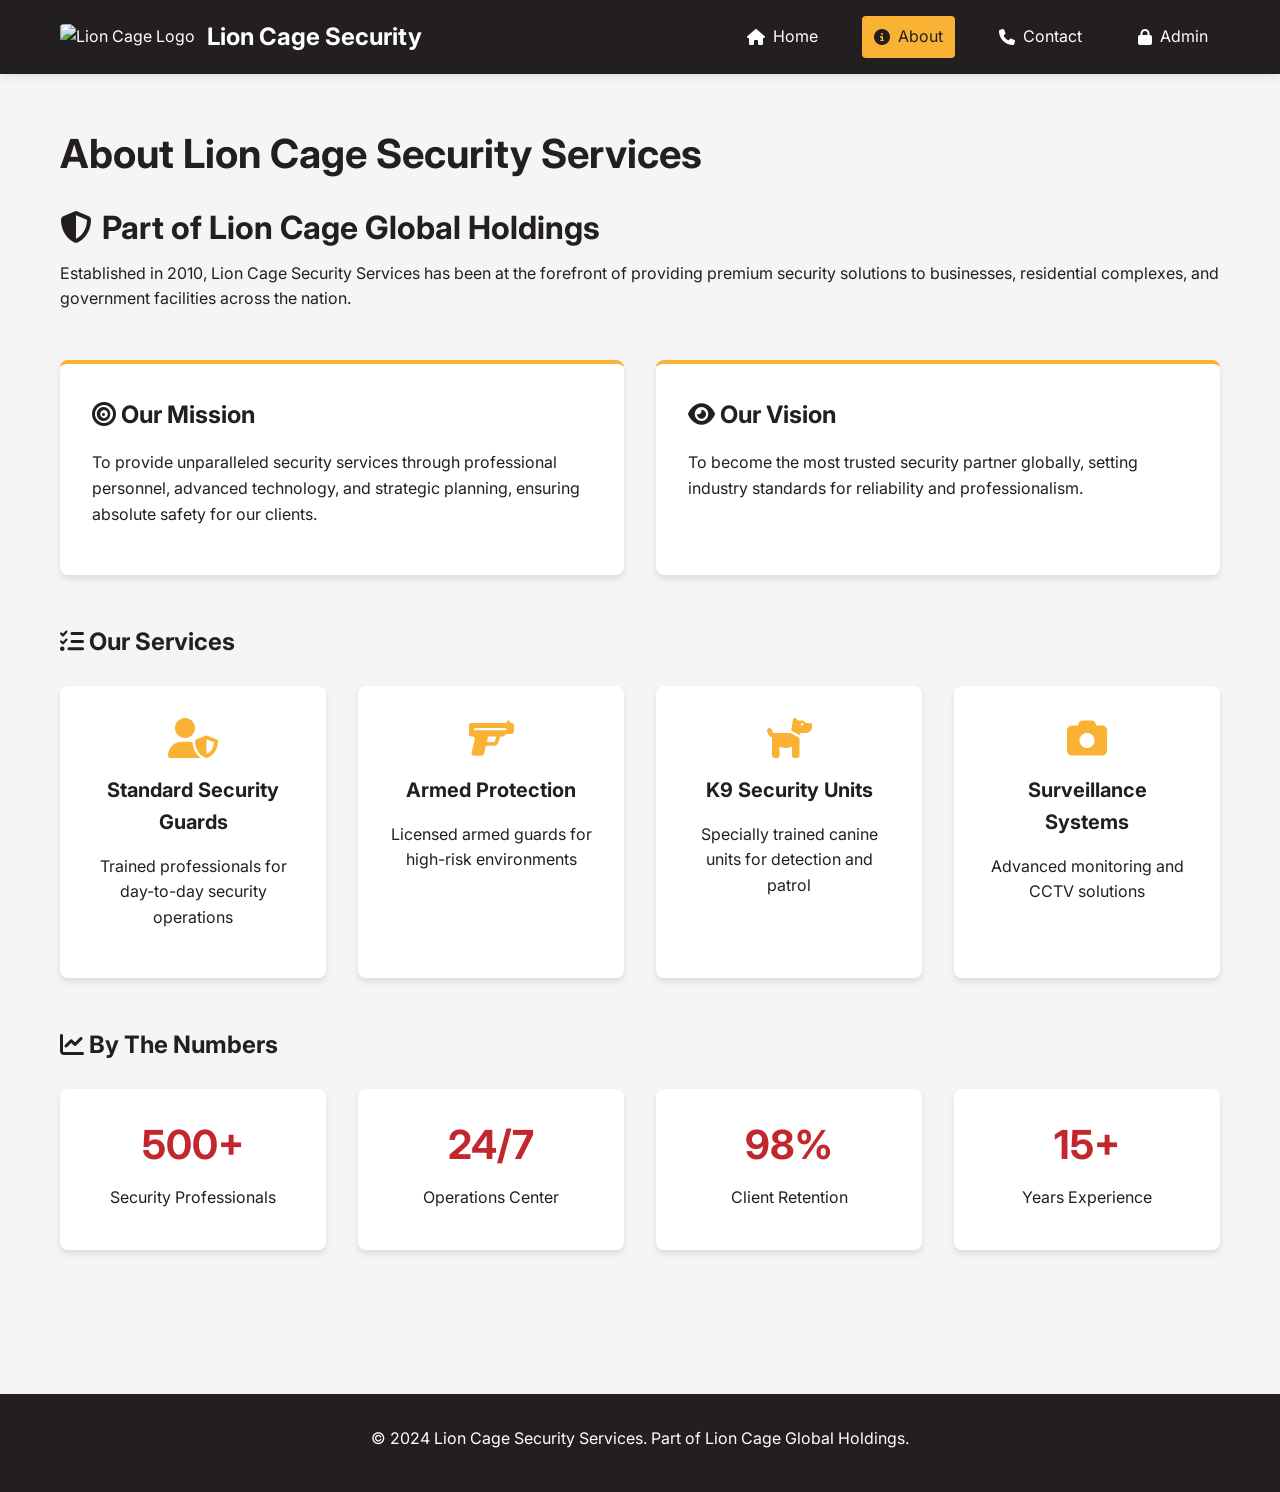
==== about.html @ 4e53144d "update 1" ====
<!DOCTYPE html>
<html lang="en">
<head>
    <meta charset="UTF-8">
    <meta name="viewport" content="width=device-width, initial-scale=1.0">
    <title>About Us - Lion Cage Security</title>
    <link rel="stylesheet" href="style.css">
    <link rel="stylesheet" href="https://cdnjs.cloudflare.com/ajax/libs/font-awesome/6.4.0/css/all.min.css">
    <link href="https://fonts.googleapis.com/css2?family=Inter:wght@300;400;500;600;700&display=swap" rel="stylesheet">
</head>
<body>
    <nav class="navbar">
        <div class="container">
            <div class="nav-brand">
                <img src="https://via.placeholder.com/40x40/F9B233/231F20?text=LC" alt="Lion Cage Logo">
                <h1>Lion Cage Security</h1>
            </div>
            <ul class="nav-menu">
                <li><a href="index.html"><i class="fas fa-home"></i> Home</a></li>
                <li><a href="about.html" class="active"><i class="fas fa-info-circle"></i> About</a></li>
                <li><a href="contact.html"><i class="fas fa-phone"></i> Contact</a></li>
                <li><a href="admin.html"><i class="fas fa-lock"></i> Admin</a></li>
            </ul>
            <button class="nav-toggle">
                <i class="fas fa-bars"></i>
            </button>
        </div>
    </nav>

    <main class="container">
        <section class="section">
            <h1>About Lion Cage Security Services</h1>
            
            <div class="about-content">
                <div class="about-hero">
                    <h2><i class="fas fa-shield-alt"></i> Part of Lion Cage Global Holdings</h2>
                    <p>Established in 2010, Lion Cage Security Services has been at the forefront of providing premium security solutions to businesses, residential complexes, and government facilities across the nation.</p>
                </div>
                
                <div class="mission-vision">
                    <div class="card">
                        <h3><i class="fas fa-bullseye"></i> Our Mission</h3>
                        <p>To provide unparalleled security services through professional personnel, advanced technology, and strategic planning, ensuring absolute safety for our clients.</p>
                    </div>
                    
                    <div class="card">
                        <h3><i class="fas fa-eye"></i> Our Vision</h3>
                        <p>To become the most trusted security partner globally, setting industry standards for reliability and professionalism.</p>
                    </div>
                </div>
                
                <div class="services-grid">
                    <h3><i class="fas fa-list-check"></i> Our Services</h3>
                    <div class="grid">
                        <div class="service-card">
                            <i class="fas fa-user-shield"></i>
                            <h4>Standard Security Guards</h4>
                            <p>Trained professionals for day-to-day security operations</p>
                        </div>
                        
                        <div class="service-card">
                            <i class="fas fa-gun"></i>
                            <h4>Armed Protection</h4>
                            <p>Licensed armed guards for high-risk environments</p>
                        </div>
                        
                        <div class="service-card">
                            <i class="fas fa-dog"></i>
                            <h4>K9 Security Units</h4>
                            <p>Specially trained canine units for detection and patrol</p>
                        </div>
                        
                        <div class="service-card">
                            <i class="fas fa-camera"></i>
                            <h4>Surveillance Systems</h4>
                            <p>Advanced monitoring and CCTV solutions</p>
                        </div>
                    </div>
                </div>
                
                <div class="stats">
                    <h3><i class="fas fa-chart-line"></i> By The Numbers</h3>
                    <div class="stats-grid">
                        <div class="stat">
                            <h4>500+</h4>
                            <p>Security Professionals</p>
                        </div>
                        <div class="stat">
                            <h4>24/7</h4>
                            <p>Operations Center</p>
                        </div>
                        <div class="stat">
                            <h4>98%</h4>
                            <p>Client Retention</p>
                        </div>
                        <div class="stat">
                            <h4>15+</h4>
                            <p>Years Experience</p>
                        </div>
                    </div>
                </div>
            </div>
        </section>
    </main>

    <footer class="footer">
        <div class="container">
            <p>&copy; 2024 Lion Cage Security Services. Part of Lion Cage Global Holdings.</p>
        </div>
    </footer>

    <script src="app.js"></script>
</body>
</html>
---- style.css ----
/* CSS Variables */
:root {
    --primary-yellow: #F9B233;
    --accent-red: #C1272D;
    --primary-dark: #231F20;
    --light-gray: #f5f5f5;
    --medium-gray: #e0e0e0;
    --dark-gray: #333333;
    --success-green: #28a745;
    --font-family: 'Inter', system-ui, -apple-system, sans-serif;
}

/* Reset and Base Styles */
* {
    margin: 0;
    padding: 0;
    box-sizing: border-box;
}

body {
    font-family: var(--font-family);
    line-height: 1.6;
    color: var(--primary-dark);
    background-color: var(--light-gray);
}

.container {
    max-width: 1200px;
    margin: 0 auto;
    padding: 0 20px;
}

/* Typography */
h1, h2, h3, h4 {
    margin-bottom: 1rem;
    color: var(--primary-dark);
}

h1 { font-size: 2.5rem; }
h2 { font-size: 2rem; }
h3 { font-size: 1.5rem; }
h4 { font-size: 1.25rem; }

p {
    margin-bottom: 1rem;
}

/* Buttons */
.btn {
    display: inline-flex;
    align-items: center;
    gap: 8px;
    padding: 12px 24px;
    border: none;
    border-radius: 4px;
    font-family: var(--font-family);
    font-size: 1rem;
    font-weight: 600;
    cursor: pointer;
    transition: all 0.3s ease;
    text-decoration: none;
}

.btn i {
    font-size: 1.1rem;
}

.btn-primary {
    background-color: var(--primary-yellow);
    color: var(--primary-dark);
}

.btn-primary:hover {
    background-color: #e6a02c;
    transform: translateY(-2px);
}

.btn-danger {
    background-color: var(--accent-red);
    color: white;
}

.btn-danger:hover {
    background-color: #a81f25;
    transform: translateY(-2px);
}

.btn-success {
    background-color: var(--success-green);
    color: white;
}

.btn-success:hover {
    background-color: #218838;
    transform: translateY(-2px);
}

/* Navigation */
.navbar {
    background-color: var(--primary-dark);
    color: white;
    padding: 1rem 0;
    position: sticky;
    top: 0;
    z-index: 1000;
    box-shadow: 0 2px 10px rgba(0,0,0,0.1);
}

.navbar .container {
    display: flex;
    justify-content: space-between;
    align-items: center;
}

.nav-brand {
    display: flex;
    align-items: center;
    gap: 12px;
}

.nav-brand img {
    border-radius: 4px;
}

.nav-brand h1 {
    color: white;
    margin: 0;
    font-size: 1.5rem;
}

.nav-menu {
    display: flex;
    list-style: none;
    gap: 2rem;
}

.nav-menu a {
    color: white;
    text-decoration: none;
    display: flex;
    align-items: center;
    gap: 8px;
    padding: 8px 12px;
    border-radius: 4px;
    transition: background-color 0.3s;
}

.nav-menu a:hover,
.nav-menu a.active {
    background-color: var(--primary-yellow);
    color: var(--primary-dark);
}

.nav-toggle {
    display: none;
    background: none;
    border: none;
    color: white;
    font-size: 1.5rem;
    cursor: pointer;
}

/* Hero Section */
.hero {
    background: linear-gradient(rgba(35, 31, 32, 0.9), rgba(35, 31, 32, 0.9)),
                url('https://via.placeholder.com/1200x400/231F20/F9B233?text=SECURITY');
    background-size: cover;
    background-position: center;
    color: white;
    text-align: center;
    padding: 4rem 0;
}

.hero h2 {
    font-size: 3rem;
    margin-bottom: 1rem;
    color: var(--primary-yellow);
}

.hero p {
    font-size: 1.25rem;
    margin-bottom: 2rem;
    opacity: 0.9;
}

/* Sections */
.section {
    padding: 3rem 0;
}

.section h2 {
    display: flex;
    align-items: center;
    gap: 10px;
    margin-bottom: 0.5rem;
}

/* Calculator */
.calculator-container {
    display: grid;
    grid-template-columns: 1fr 1fr;
    gap: 2rem;
    margin-top: 2rem;
}

@media (max-width: 768px) {
    .calculator-container {
        grid-template-columns: 1fr;
    }
}

.calculator-form,
.report-form {
    background: white;
    padding: 2rem;
    border-radius: 8px;
    box-shadow: 0 4px 6px rgba(0,0,0,0.1);
}

.quote-result {
    background: white;
    padding: 2rem;
    border-radius: 8px;
    box-shadow: 0 4px 6px rgba(0,0,0,0.1);
    border-top: 4px solid var(--primary-yellow);
}

.quote-details p {
    display: flex;
    justify-content: space-between;
    margin-bottom: 0.75rem;
}

.total-cost {
    font-size: 1.25rem;
    color: var(--accent-red);
    font-weight: bold;
    margin-top: 1rem;
    padding-top: 1rem;
    border-top: 2px solid var(--medium-gray);
}

/* Form Styles */
.form-group {
    margin-bottom: 1.5rem;
}

.form-group label {
    display: flex;
    align-items: center;
    gap: 8px;
    margin-bottom: 0.5rem;
    font-weight: 600;
    color: var(--primary-dark);
}

.form-group input,
.form-group select,
.form-group textarea {
    width: 100%;
    padding: 12px;
    border: 2px solid var(--medium-gray);
    border-radius: 4px;
    font-family: var(--font-family);
    font-size: 1rem;
    transition: border-color 0.3s;
}

.form-group input:focus,
.form-group select:focus,
.form-group textarea:focus {
    outline: none;
    border-color: var(--primary-yellow);
}

.radio-group {
    display: flex;
    flex-direction: column;
    gap: 10px;
}

.radio-label {
    display: flex;
    align-items: center;
    gap: 10px;
    padding: 10px;
    border: 2px solid var(--medium-gray);
    border-radius: 4px;
    cursor: pointer;
    transition: all 0.3s;
}

.radio-label:hover {
    border-color: var(--primary-yellow);
}

.radio-label input[type="radio"] {
    width: auto;
    margin: 0;
}

/* About Page Styles */
.about-content > * {
    margin-bottom: 3rem;
}

.mission-vision {
    display: grid;
    grid-template-columns: repeat(auto-fit, minmax(300px, 1fr));
    gap: 2rem;
}

.card {
    background: white;
    padding: 2rem;
    border-radius: 8px;
    box-shadow: 0 4px 6px rgba(0,0,0,0.1);
    border-top: 4px solid var(--primary-yellow);
}

.services-grid .grid {
    display: grid;
    grid-template-columns: repeat(auto-fit, minmax(250px, 1fr));
    gap: 2rem;
    margin-top: 1.5rem;
}

.service-card {
    background: white;
    padding: 2rem;
    border-radius: 8px;
    text-align: center;
    box-shadow: 0 4px 6px rgba(0,0,0,0.1);
    transition: transform 0.3s;
}

.service-card:hover {
    transform: translateY(-5px);
}

.service-card i {
    font-size: 2.5rem;
    color: var(--primary-yellow);
    margin-bottom: 1rem;
}

.stats-grid {
    display: grid;
    grid-template-columns: repeat(auto-fit, minmax(150px, 1fr));
    gap: 2rem;
    margin-top: 1.5rem;
}

.stat {
    background: white;
    padding: 1.5rem;
    border-radius: 8px;
    text-align: center;
    box-shadow: 0 4px 6px rgba(0,0,0,0.1);
}

.stat h4 {
    font-size: 2.5rem;
    color: var(--accent-red);
    margin-bottom: 0.5rem;
}

/* Contact Page Styles */
.contact-container {
    display: grid;
    grid-template-columns: 1fr 1fr;
    gap: 3rem;
    margin-top: 2rem;
}

@media (max-width: 768px) {
    .contact-container {
        grid-template-columns: 1fr;
    }
}

.contact-methods {
    margin-top: 2rem;
}

.contact-method {
    display: flex;
    gap: 1rem;
    align-items: flex-start;
    margin-bottom: 2rem;
    padding: 1rem;
    background: white;
    border-radius: 8px;
    box-shadow: 0 2px 4px rgba(0,0,0,0.1);
}

.contact-method i {
    font-size: 1.5rem;
    color: var(--primary-yellow);
    margin-top: 0.25rem;
}

/* Login Screen */
#loginScreen {
    min-height: 100vh;
    display: flex;
    align-items: center;
    justify-content: center;
    background: linear-gradient(135deg, var(--primary-dark) 0%, #2a2526 100%);
}

.login-container {
    background: white;
    padding: 3rem;
    border-radius: 12px;
    box-shadow: 0 10px 30px rgba(0,0,0,0.3);
    width: 100%;
    max-width: 400px;
}

.login-header {
    text-align: center;
    margin-bottom: 2rem;
}

.login-header i {
    font-size: 3rem;
    color: var(--primary-yellow);
    margin-bottom: 1rem;
}

.login-footer {
    text-align: center;
    margin-top: 2rem;
    padding-top: 1rem;
    border-top: 1px solid var(--medium-gray);
}

.error-message {
    color: var(--accent-red);
    padding: 10px;
    background-color: rgba(193, 39, 45, 0.1);
    border-radius: 4px;
    margin-top: 1rem;
    text-align: center;
}

/* Admin Dashboard */
.dashboard-cards {
    display: grid;
    grid-template-columns: repeat(auto-fit, minmax(250px, 1fr));
    gap: 1.5rem;
    margin-bottom: 3rem;
}

.dashboard-card {
    background: white;
    padding: 1.5rem;
    border-radius: 8px;
    box-shadow: 0 4px 6px rgba(0,0,0,0.1);
}

.dashboard-card h4 {
    font-size: 2.5rem;
    color: var(--accent-red);
    margin: 1rem 0;
}

.status-indicator {
    display: flex;
    align-items: center;
    gap: 10px;
    margin-top: 1rem;
}

.status-indicator.online {
    color: var(--success-green);
}

.action-buttons {
    display: grid;
    grid-template-columns: repeat(auto-fit, minmax(200px, 1fr));
    gap: 1rem;
    margin: 2rem 0;
}

.activity-log {
    background: white;
    padding: 1rem;
    border-radius: 8px;
    min-height: 200px;
    margin-top: 1rem;
    box-shadow: 0 4px 6px rgba(0,0,0,0.1);
}

.controls {
    display: flex;
    gap: 1rem;
    flex-wrap: wrap;
    margin-top: 1rem;
}

/* Footer */
.footer {
    background-color: var(--primary-dark);
    color: white;
    padding: 2rem 0;
    text-align: center;
    margin-top: 3rem;
}

.footer p {
    margin-bottom: 0.5rem;
}

/* Utility Classes */
.hidden {
    display: none !important;
}

.highlight {
    color: var(--primary-yellow);
}

/* Responsive Design */
@media (max-width: 768px) {
    .nav-menu {
        display: none;
        position: absolute;
        top: 100%;
        left: 0;
        right: 0;
        background-color: var(--primary-dark);
        flex-direction: column;
        padding: 1rem;
    }
    
    .nav-menu.active {
        display: flex;
    }
    
    .nav-toggle {
        display: block;
    }
    
    h1 { font-size: 2rem; }
    h2 { font-size: 1.75rem; }
    
    .hero h2 {
        font-size: 2rem;
    }
    
    .login-container {
        margin: 1rem;
        padding: 2rem;
    }
}
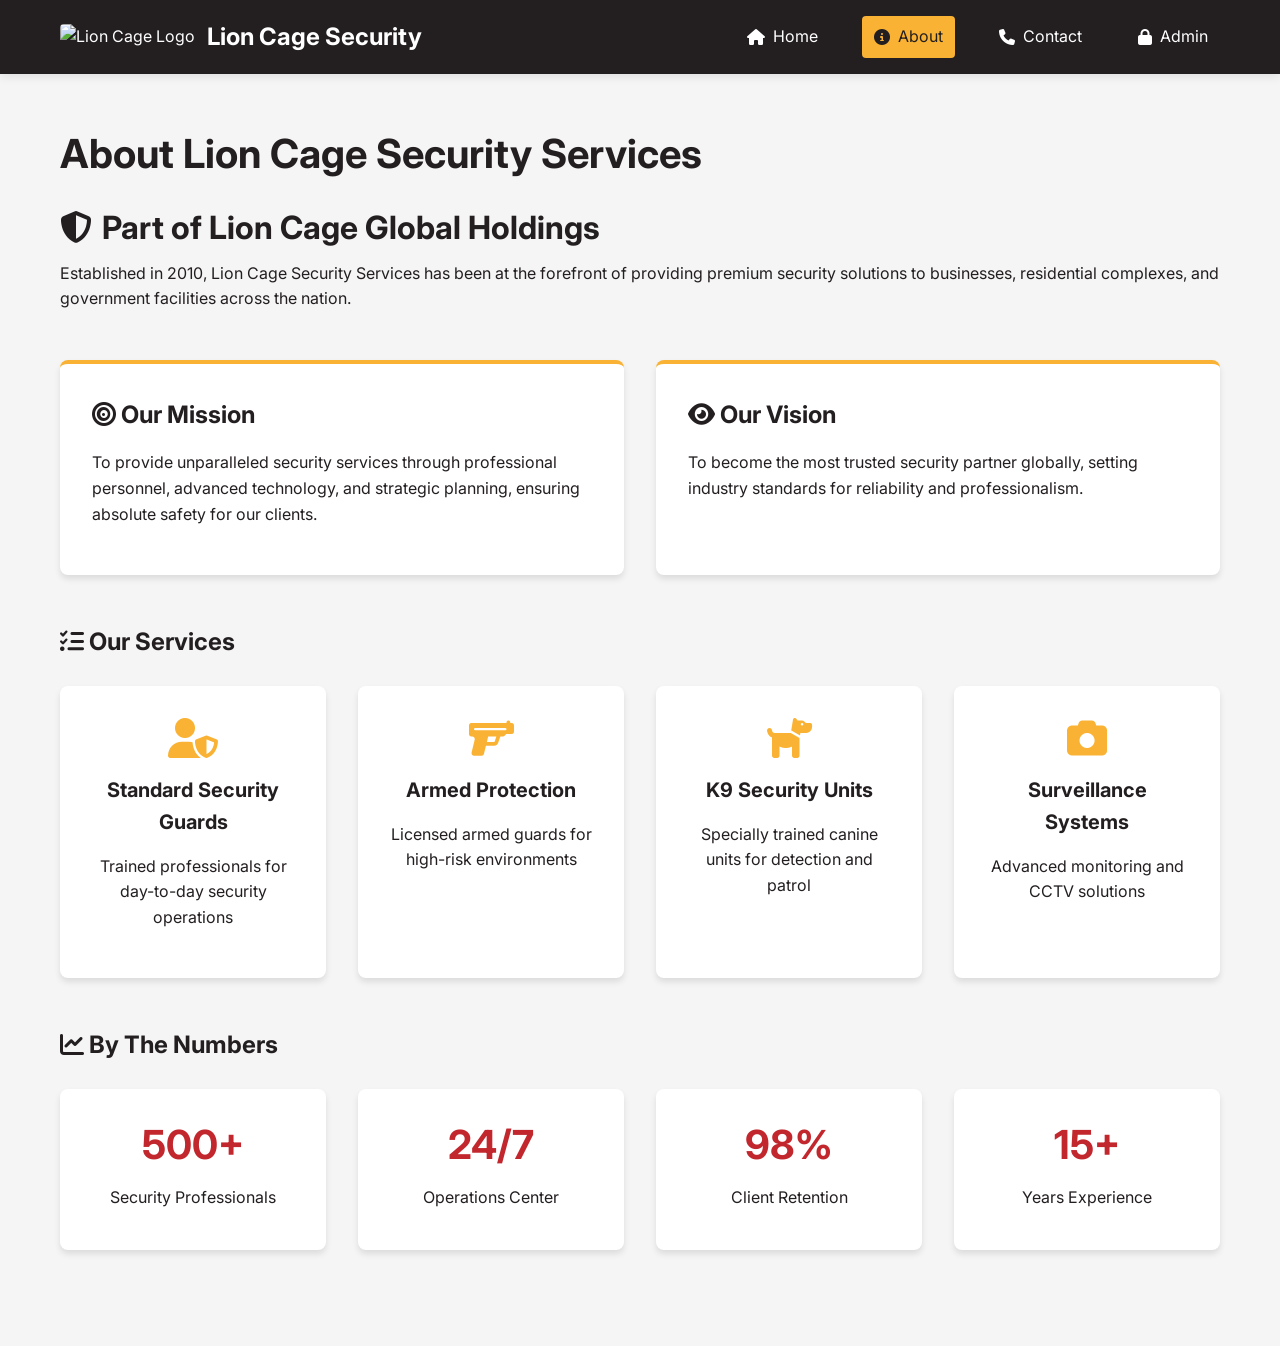
==== commit 009fc513: "done" ====
--- a/about.html
+++ b/about.html
@@ -103,11 +103,8 @@
         </section>
     </main>
 
-    <footer class="footer">
-        <div class="container">
-            <p>&copy; 2024 Lion Cage Security Services. Part of Lion Cage Global Holdings.</p>
-        </div>
-    </footer>
+     <!-- Footer will be injected by script.js -->
+    <div id="footer-container"></div>
 
     <script src="app.js"></script>
 </body>
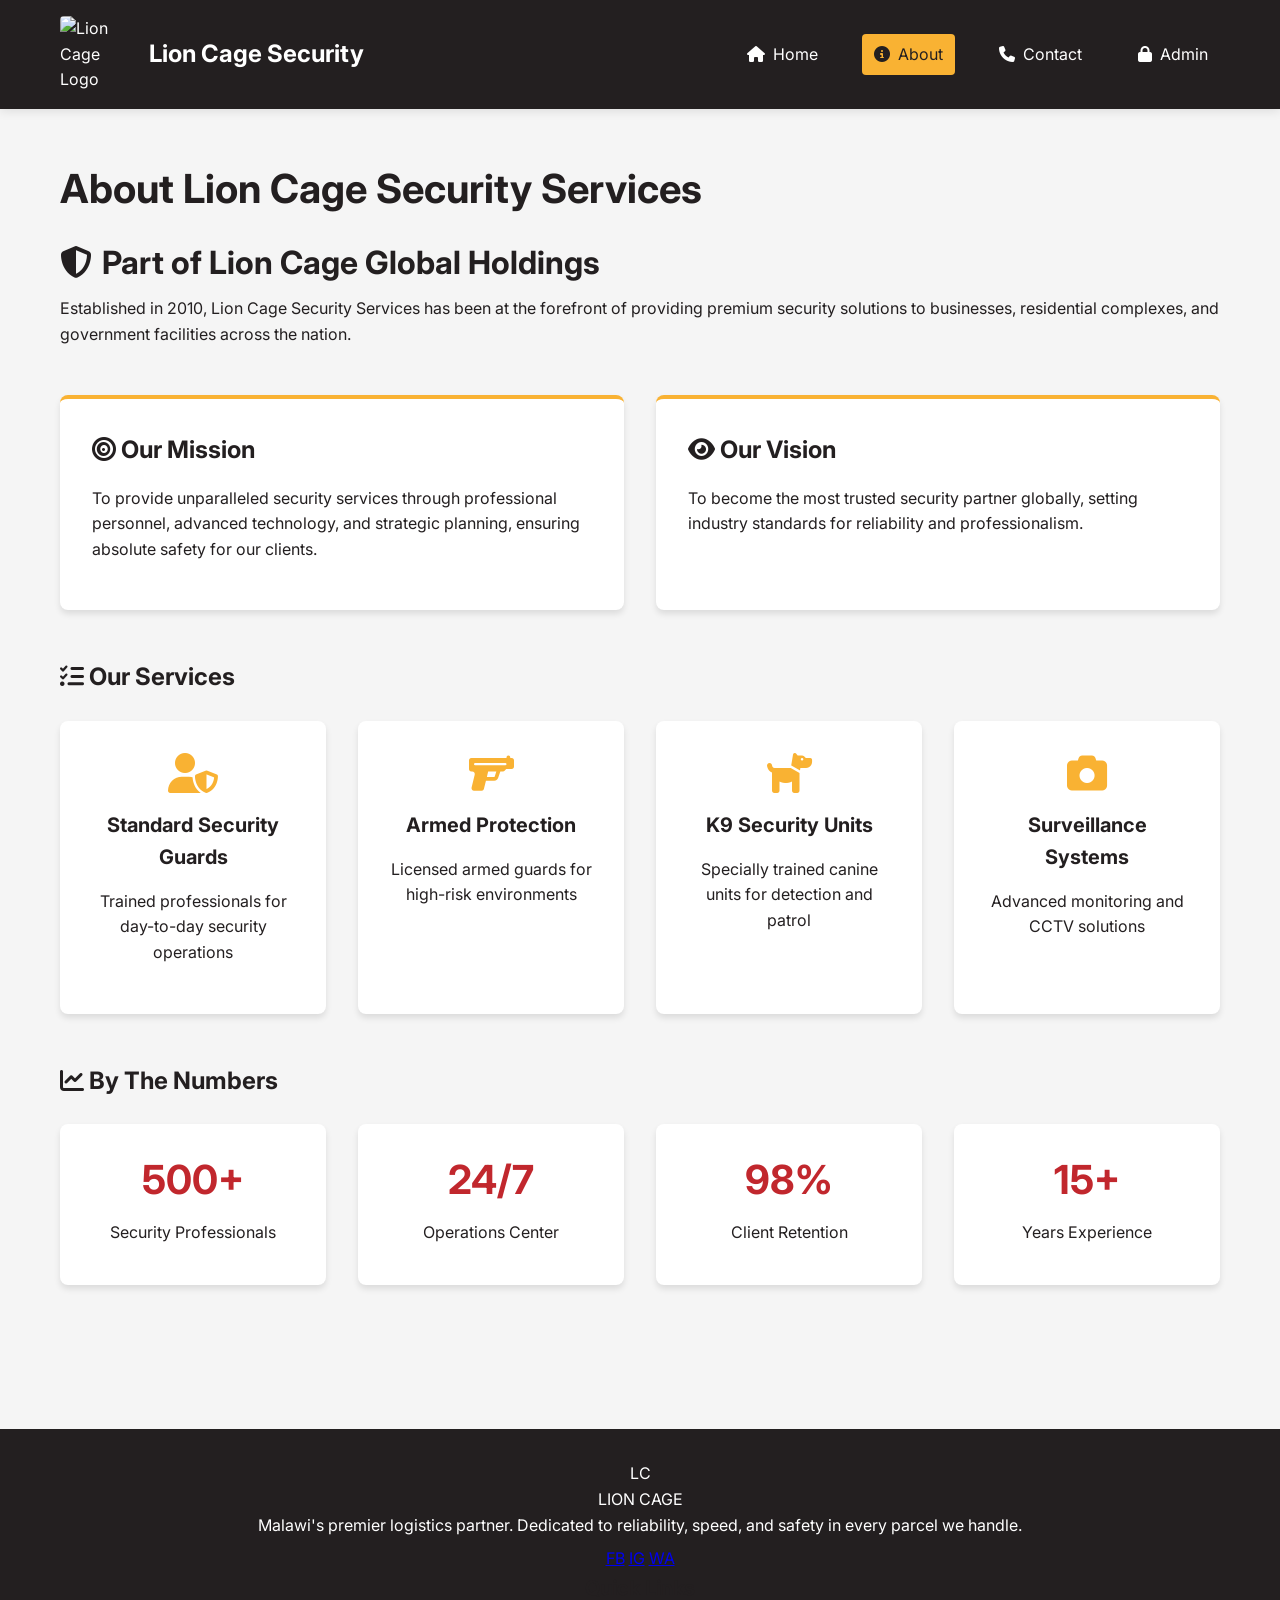
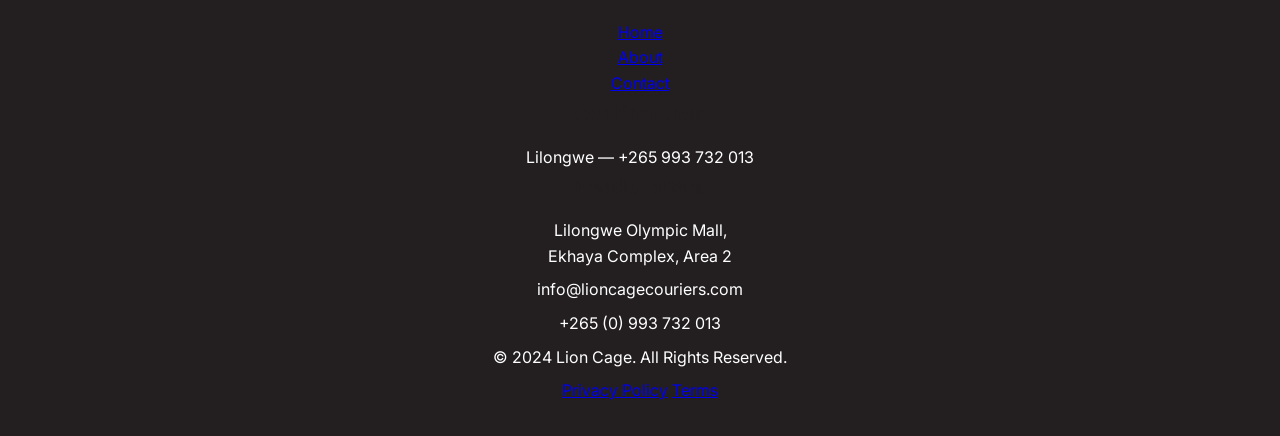
==== commit 30ea595b: "nn" ====
--- a/about.html
+++ b/about.html
@@ -4,6 +4,7 @@
     <meta charset="UTF-8">
     <meta name="viewport" content="width=device-width, initial-scale=1.0">
     <title>About Us - Lion Cage Security</title>
+    <link rel="stylesheet" href="responsive-utils.css">
     <link rel="stylesheet" href="style.css">
     <link rel="stylesheet" href="https://cdnjs.cloudflare.com/ajax/libs/font-awesome/6.4.0/css/all.min.css">
     <link href="https://fonts.googleapis.com/css2?family=Inter:wght@300;400;500;600;700&display=swap" rel="stylesheet">
@@ -103,8 +104,54 @@
         </section>
     </main>
 
-     <!-- Footer will be injected by script.js -->
-    <div id="footer-container"></div>
+    <!-- Unified Footer (from lion-cage-mw) -->
+    <footer class="footer">
+        <div class="footer-content">
+            <div>
+                <div class="footer-logo">
+                    <div class="footer-logo-icon"><span class="text-lion-yellow font-black text-sm">LC</span></div>
+                    <span class="footer-logo-text">LION CAGE</span>
+                </div>
+                <p class="footer-description">Malawi's premier logistics partner. Dedicated to reliability, speed, and safety in every parcel we handle.</p>
+                <div class="footer-social">
+                    <a href="#" class="social-icon">FB</a>
+                    <a href="#" class="social-icon">IG</a>
+                    <a href="#" class="social-icon">WA</a>
+                </div>
+            </div>
+
+            <div>
+                <h4 class="footer-heading">Quick Links</h4>
+                <ul class="footer-links">
+                    <li><a href="index.html" class="footer-link">Home</a></li>
+                    <li><a href="about.html" class="footer-link">About</a></li>
+                    <li><a href="contact.html" class="footer-link">Contact</a></li>
+                </ul>
+            </div>
+
+            <div>
+                <h4 class="footer-heading">Our Branches</h4>
+                <ul class="footer-links">
+                    <li>Lilongwe — +265 993 732 013</li>
+                </ul>
+            </div>
+
+            <div>
+                <h4 class="footer-heading">Headquarters</h4>
+                <p class="footer-description">Lilongwe Olympic Mall,<br> Ekhaya Complex, Area 2</p>
+                <p class="text-sm font-bold">info@lioncagecouriers.com</p>
+                <p class="text-sm font-bold">+265 (0) 993 732 013</p>
+            </div>
+        </div>
+
+        <div class="footer-bottom">
+            <p class="footer-copyright">© 2024 Lion Cage. All Rights Reserved.</p>
+            <div class="footer-legal">
+                <a href="#" class="legal-link">Privacy Policy</a>
+                <a href="#" class="legal-link">Terms</a>
+            </div>
+        </div>
+    </footer>
 
     <script src="app.js"></script>
 </body>
--- a/responsive-utils.css
+++ b/responsive-utils.css
@@ -0,0 +1,16 @@
+/* responsive-utils.css - overrides for Lion-cage-security-services */
+:root{--site-max-width:1200px}
+*{box-sizing:border-box;margin:0;padding:0}
+.container{width:100%;max-width:var(--site-max-width);margin:0 auto;padding:0 1rem}
+img{max-width:100%;height:auto;display:block}
+.nav-menu{gap:1rem}
+@media(max-width:768px){.nav-menu{display:none}.nav-toggle{display:block}}
+/* Header/nav responsive improvements */
+.navbar .container, .nav-brand { display:flex; align-items:center; justify-content:space-between; gap:1rem; }
+.nav-menu { display:flex; gap:1rem; align-items:center; }
+.nav-toggle { display:none; }
+@media(max-width:768px){ .nav-menu{position:fixed;top:64px;right:0;width:85%;max-width:clamp(280px,45vw,360px);height:calc(100vh - 64px);background:#fff;transform:translateX(100%);transition:transform .28s ease;padding:1rem;z-index:999;flex-direction:column}.nav-menu.open{transform:translateX(0)} .nav-toggle{display:inline-flex} }
+
+/* Hero layout */
+.hero{display:grid;place-items:center;padding:clamp(2rem,6vw,5rem) 1rem;position:relative}
+.hero .container{display:block}
--- a/style.css
+++ b/style.css
@@ -120,6 +120,8 @@
 
 .nav-brand img {
     border-radius: 4px;
+    width: clamp(40px, 6vw, 80px);
+    height: auto;
 }
 
 .nav-brand h1 {
@@ -306,7 +308,7 @@
 
 .mission-vision {
     display: grid;
-    grid-template-columns: repeat(auto-fit, minmax(300px, 1fr));
+    grid-template-columns: repeat(auto-fit, minmax(clamp(240px, 22vw, 300px), 1fr));
     gap: 2rem;
 }
 
@@ -320,7 +322,7 @@
 
 .services-grid .grid {
     display: grid;
-    grid-template-columns: repeat(auto-fit, minmax(250px, 1fr));
+    grid-template-columns: repeat(auto-fit, minmax(clamp(200px, 18vw, 250px), 1fr));
     gap: 2rem;
     margin-top: 1.5rem;
 }
@@ -415,7 +417,7 @@
     border-radius: 12px;
     box-shadow: 0 10px 30px rgba(0,0,0,0.3);
     width: 100%;
-    max-width: 400px;
+    max-width: clamp(240px, 60vw, 400px);
 }
 
 .login-header {
@@ -488,7 +490,7 @@
     background: white;
     padding: 1rem;
     border-radius: 8px;
-    min-height: 200px;
+    min-height: clamp(160px, 30vh, 200px);
     margin-top: 1rem;
     box-shadow: 0 4px 6px rgba(0,0,0,0.1);
 }
